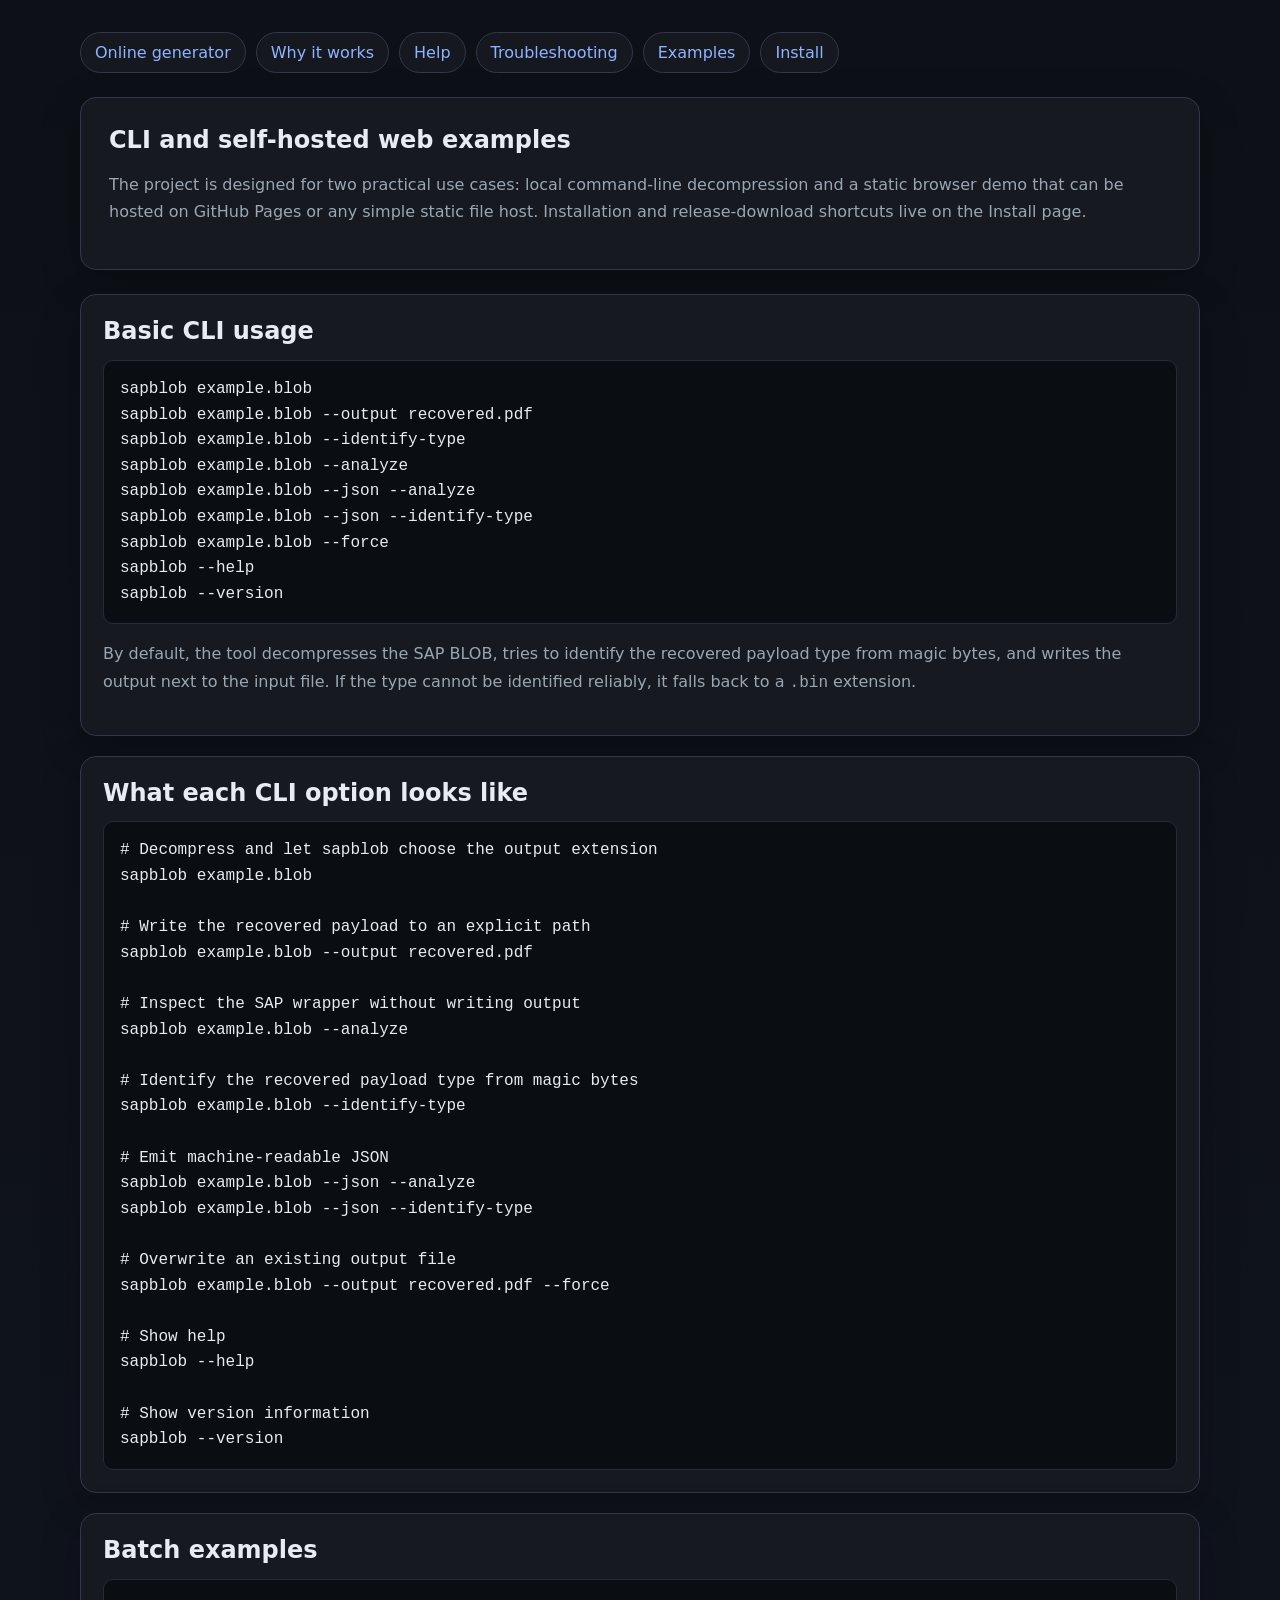
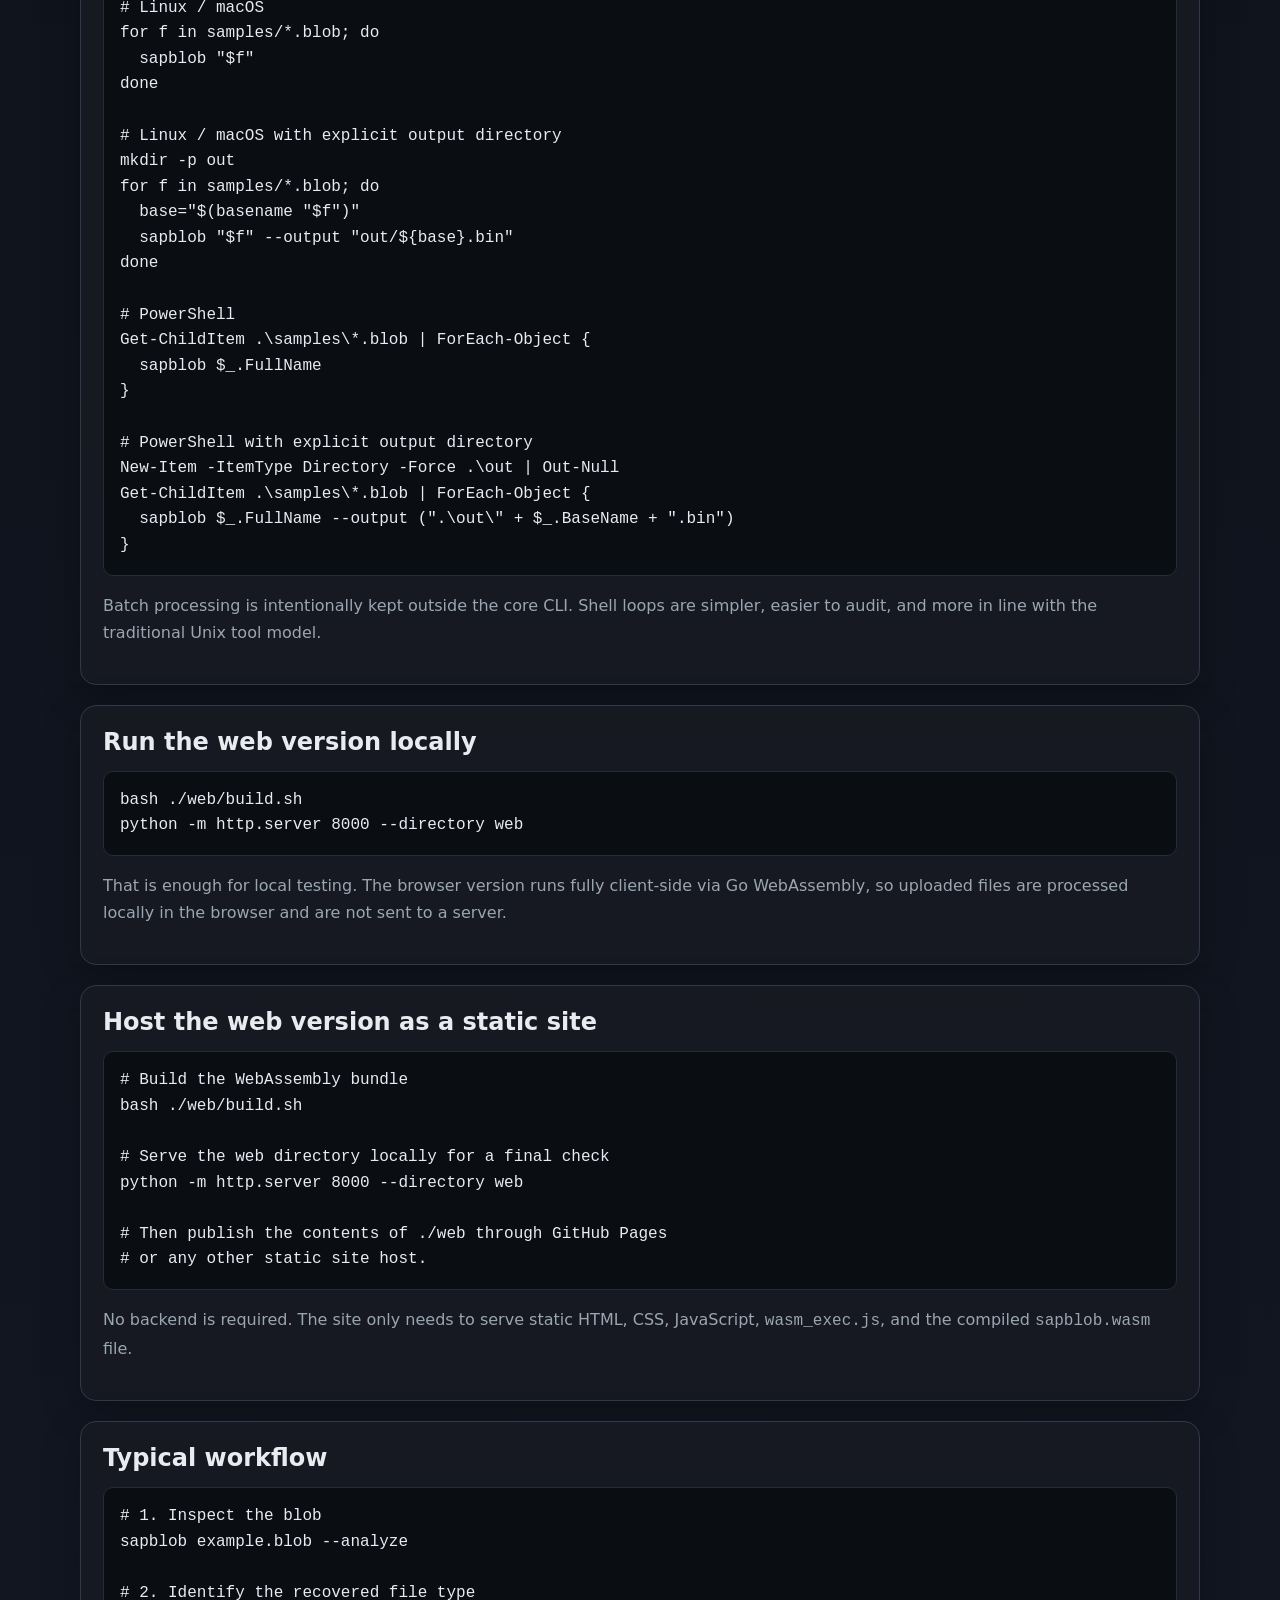
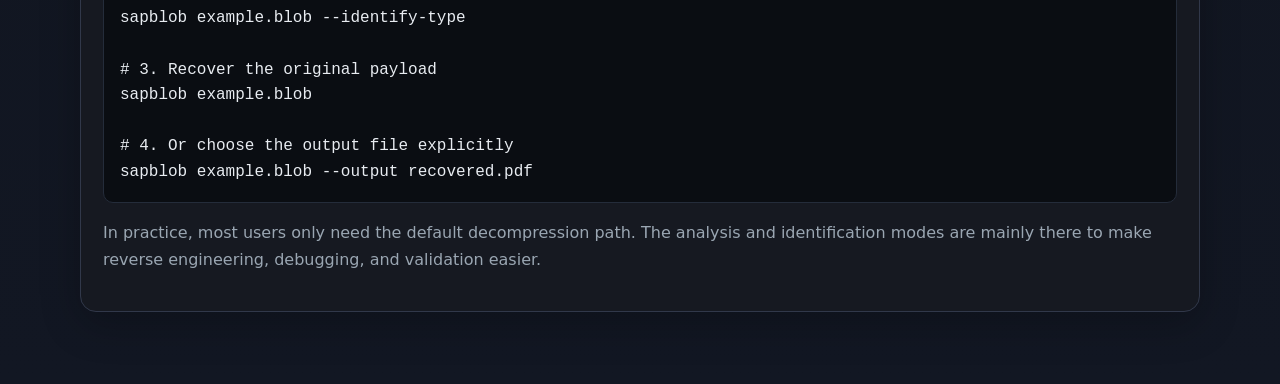
==== web/examples.html @ 1c413ec1 "Initial release: SAP BLOB decompressor" ====
<!doctype html>
<html lang="en">
<head>
  <meta charset="utf-8">
  <meta name="viewport" content="width=device-width, initial-scale=1">
  <title>sapblob - examples</title>
  <link rel="stylesheet" href="styles.css">
</head>
<body>
<div class="container">
  <nav class="nav">
    <a href="index.html">Online generator</a>
    <a href="how-it-works.html">Why it works</a>
    <a href="help.html">Help</a>
    <a href="troubleshooting.html">Troubleshooting</a>
    <a href="examples.html">Examples</a>
      <a href="install.html">Install</a>
  </nav>

  <section class="hero">
    <h1>CLI and self-hosted web examples</h1>
    <p>
      The project is designed for two practical use cases: local command-line decompression and a static browser demo that can be hosted on GitHub Pages or any simple static file host. Installation and release-download shortcuts live on the Install page.
    </p>
  </section>

  <section class="grid stack page-section">
    <article class="card">
      <h2>Basic CLI usage</h2>
      <pre>sapblob example.blob
sapblob example.blob --output recovered.pdf
sapblob example.blob --identify-type
sapblob example.blob --analyze
sapblob example.blob --json --analyze
sapblob example.blob --json --identify-type
sapblob example.blob --force
sapblob --help
sapblob --version</pre>
      <p>
        By default, the tool decompresses the SAP BLOB, tries to identify the
        recovered payload type from magic bytes, and writes the output next to
        the input file. If the type cannot be identified reliably, it falls back
        to a <code>.bin</code> extension.
      </p>
    </article>

    <article class="card">
      <h2>What each CLI option looks like</h2>
      <pre># Decompress and let sapblob choose the output extension
sapblob example.blob

# Write the recovered payload to an explicit path
sapblob example.blob --output recovered.pdf

# Inspect the SAP wrapper without writing output
sapblob example.blob --analyze

# Identify the recovered payload type from magic bytes
sapblob example.blob --identify-type

# Emit machine-readable JSON
sapblob example.blob --json --analyze
sapblob example.blob --json --identify-type

# Overwrite an existing output file
sapblob example.blob --output recovered.pdf --force

# Show help
sapblob --help

# Show version information
sapblob --version</pre>
    </article>

    <article class="card">
      <h2>Batch examples</h2>
      <pre># Linux / macOS
for f in samples/*.blob; do
  sapblob "$f"
done

# Linux / macOS with explicit output directory
mkdir -p out
for f in samples/*.blob; do
  base="$(basename "$f")"
  sapblob "$f" --output "out/${base}.bin"
done

# PowerShell
Get-ChildItem .\samples\*.blob | ForEach-Object {
  sapblob $_.FullName
}

# PowerShell with explicit output directory
New-Item -ItemType Directory -Force .\out | Out-Null
Get-ChildItem .\samples\*.blob | ForEach-Object {
  sapblob $_.FullName --output (".\out\" + $_.BaseName + ".bin")
}</pre>
      <p>
        Batch processing is intentionally kept outside the core CLI. Shell loops
        are simpler, easier to audit, and more in line with the traditional Unix
        tool model.
      </p>
    </article>

    <article class="card">
      <h2>Run the web version locally</h2>
      <pre>bash ./web/build.sh
python -m http.server 8000 --directory web</pre>
      <p>
        That is enough for local testing. The browser version runs fully
        client-side via Go WebAssembly, so uploaded files are processed locally
        in the browser and are not sent to a server.
      </p>
    </article>

    <article class="card">
      <h2>Host the web version as a static site</h2>
      <pre># Build the WebAssembly bundle
bash ./web/build.sh

# Serve the web directory locally for a final check
python -m http.server 8000 --directory web

# Then publish the contents of ./web through GitHub Pages
# or any other static site host.</pre>
      <p>
        No backend is required. The site only needs to serve static HTML, CSS,
        JavaScript, <code>wasm_exec.js</code>, and the compiled
        <code>sapblob.wasm</code> file.
      </p>
    </article>

    <article class="card">
      <h2>Typical workflow</h2>
      <pre># 1. Inspect the blob
sapblob example.blob --analyze

# 2. Identify the recovered file type
sapblob example.blob --identify-type

# 3. Recover the original payload
sapblob example.blob

# 4. Or choose the output file explicitly
sapblob example.blob --output recovered.pdf</pre>
      <p>
        In practice, most users only need the default decompression path. The
        analysis and identification modes are mainly there to make reverse
        engineering, debugging, and validation easier.
      </p>
    </article>
  </section>
</div>
</body>
</html>
---- web/styles.css ----
:root {
  --bg: #0f1115;
  --panel: #171a21;
  --panel-2: #1d2230;
  --text: #e8ecf1;
  --muted: #9aa6b2;
  --line: #31384a;
  --accent: #8fb4ff;
  --good: #75d0a2;
  --bad: #ff8e8e;
  --warn: #ffd27d;
  --mono: ui-monospace, SFMono-Regular, Menlo, Consolas, "Liberation Mono", monospace;
  --sans: Inter, system-ui, -apple-system, BlinkMacSystemFont, "Segoe UI", sans-serif;
}
* { box-sizing: border-box; }
html { scroll-behavior: smooth; }
body {
  margin: 0;
  min-height: 100vh;
  padding: 32px 20px 72px;
  background: linear-gradient(180deg, #0d1016 0%, #121723 100%);
  color: var(--text);
  font-family: var(--sans);
}
.container { max-width: 1120px; margin: 0 auto; }
h1, h2, h3 { margin-top: 0; margin-bottom: 14px; line-height: 1.2; }
p, li { color: var(--muted); line-height: 1.7; }
ul, ol { margin: 0; padding-left: 22px; }
li + li { margin-top: 8px; }
code, pre { font-family: var(--mono); }
a { color: var(--accent); }
.nav { display: flex; gap: 10px; flex-wrap: wrap; margin-bottom: 24px; }
.nav a { text-decoration: none; padding: 10px 14px; border: 1px solid var(--line); border-radius: 999px; background: rgba(23, 26, 33, 0.92); }
.hero, .card, .result-card { background: rgba(23, 26, 33, 0.95); border: 1px solid var(--line); border-radius: 16px; box-shadow: 0 12px 40px rgba(0, 0, 0, 0.24); }
.hero { padding: 28px; margin-bottom: 24px; }
.card, .result-card { padding: 22px; }
.page-section { margin-top: 24px; }
.page-section + .page-section { margin-top: 24px; }
.grid { display: grid; grid-template-columns: repeat(auto-fit, minmax(280px, 1fr)); gap: 20px; margin-top: 20px; }
.stack { grid-template-columns: 1fr; }
.dropzone { margin-top: 20px; padding: 40px 22px; text-align: center; border: 2px dashed var(--line); border-radius: 14px; background: rgba(29, 34, 48, 0.4); cursor: pointer; }
.dropzone.dragover { border-color: var(--accent); background: rgba(143, 180, 255, 0.08); }
.status { margin-top: 16px; padding: 12px 14px; border-radius: 10px; font-family: var(--mono); background: #10141d; border: 1px solid var(--line); }
.status.ok { color: var(--good); }
.status.error { color: var(--bad); }
.status.warn { color: var(--warn); }
pre { margin: 0; background: #0a0d12; border: 1px solid #242c3a; border-radius: 10px; padding: 16px; overflow: auto; white-space: pre-wrap; word-break: break-word; line-height: 1.6; }
button, .button-link { display: inline-block; background: var(--accent); color: #0d1117; border: none; padding: 12px 16px; font-weight: 700; border-radius: 10px; cursor: pointer; text-decoration: none; }
button:disabled { opacity: .6; cursor: not-allowed; }
.small { font-size: .94rem; color: var(--muted); }
.summary-line { margin-top: 10px; font-family: var(--mono); font-size: .9rem; }
#results { display: none; margin-top: 24px; }
.result-list { display: grid; gap: 18px; margin-top: 18px; }
.result-header { display: flex; justify-content: space-between; gap: 16px; align-items: flex-start; margin-bottom: 14px; flex-wrap: wrap; }
.file-name { font-family: var(--mono); font-size: 1rem; margin: 0; }
.tag { display: inline-block; padding: 4px 8px; border-radius: 999px; border: 1px solid var(--line); font-size: .82rem; font-family: var(--mono); color: var(--muted); }
.tag.ok { border-color: rgba(117, 208, 162, 0.45); }
.tag.error { border-color: rgba(255, 142, 142, 0.45); }
.tag.warn { border-color: rgba(255, 210, 125, 0.45); }
.result-actions { display: flex; gap: 10px; flex-wrap: wrap; margin-top: 18px; }
.table { width: 100%; border-collapse: collapse; margin-top: 8px; }
.table th, .table td { border-bottom: 1px solid var(--line); padding: 12px 10px; text-align: left; vertical-align: top; }
.footer { margin-top: 28px; font-size: .95rem; }
@media (max-width: 720px) { body { padding: 20px 14px 52px; } .hero, .card, .result-card { padding: 18px; } .grid { gap: 16px; } }
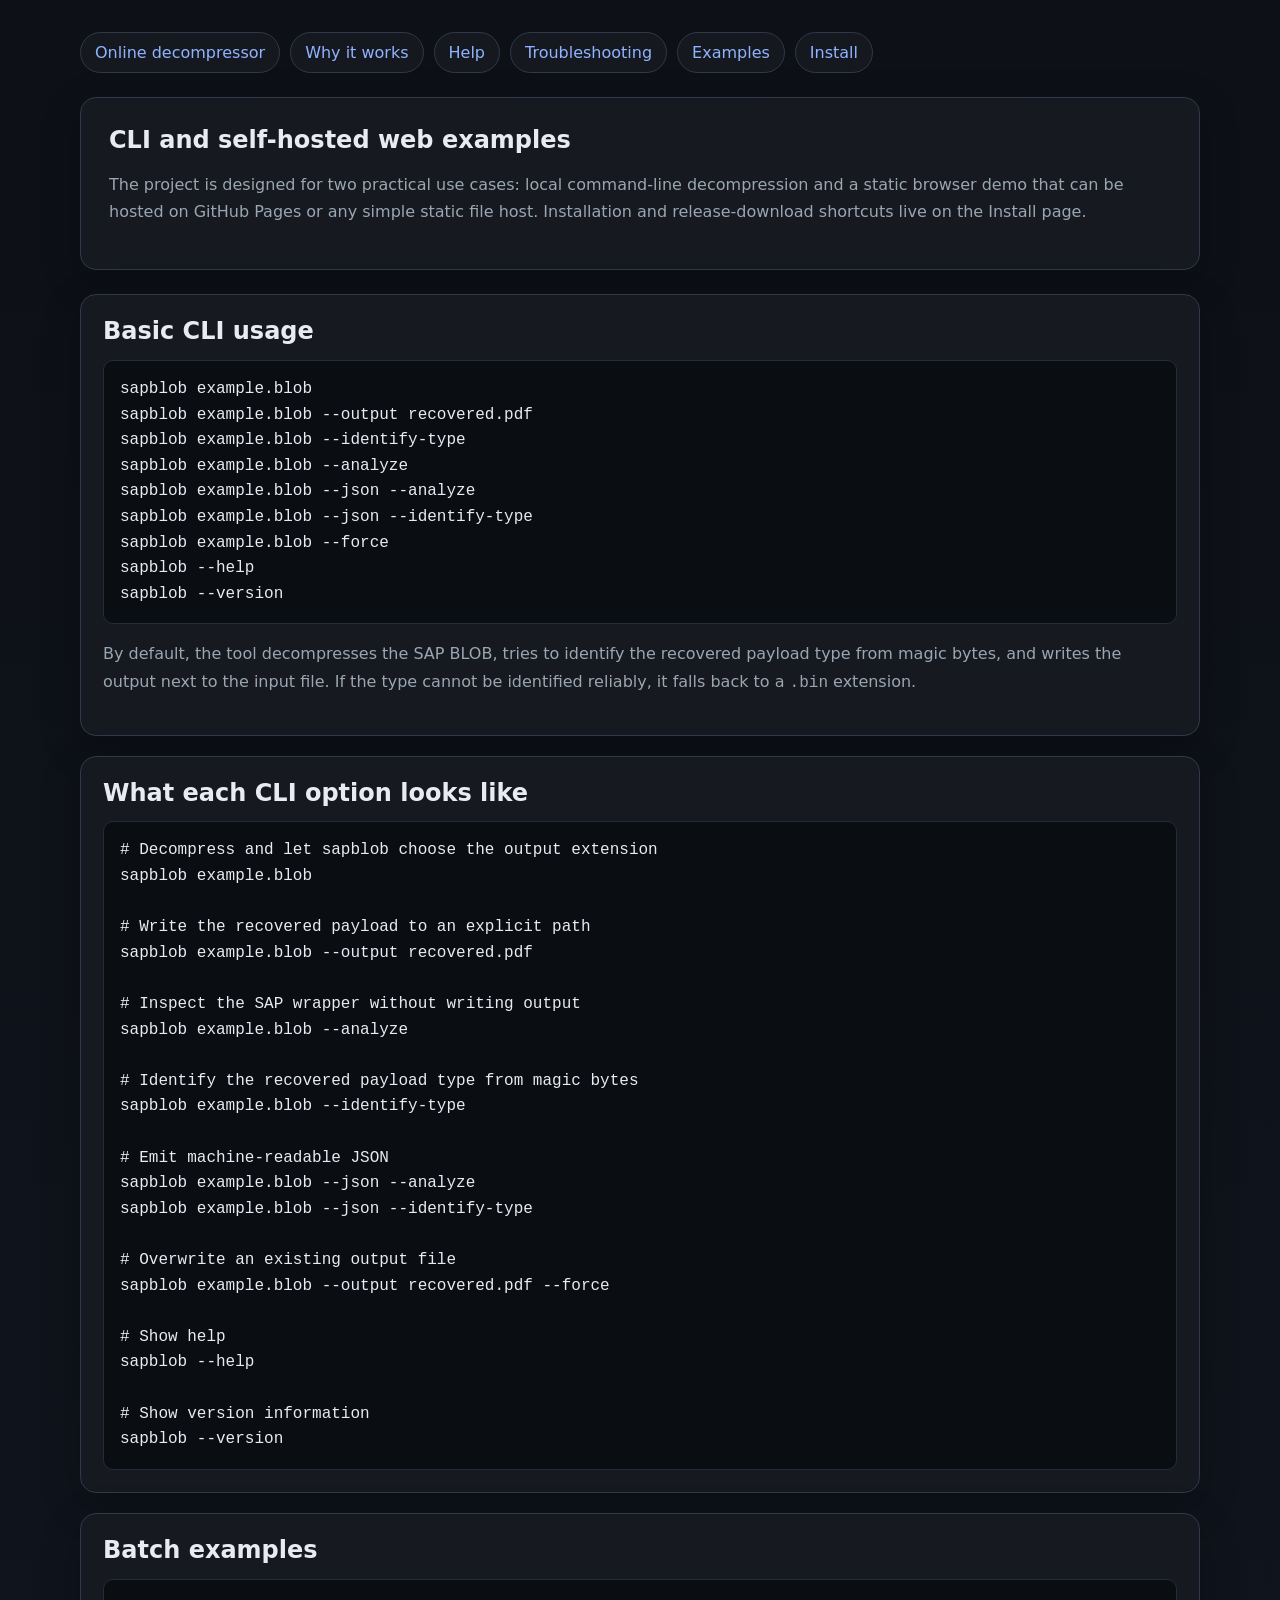
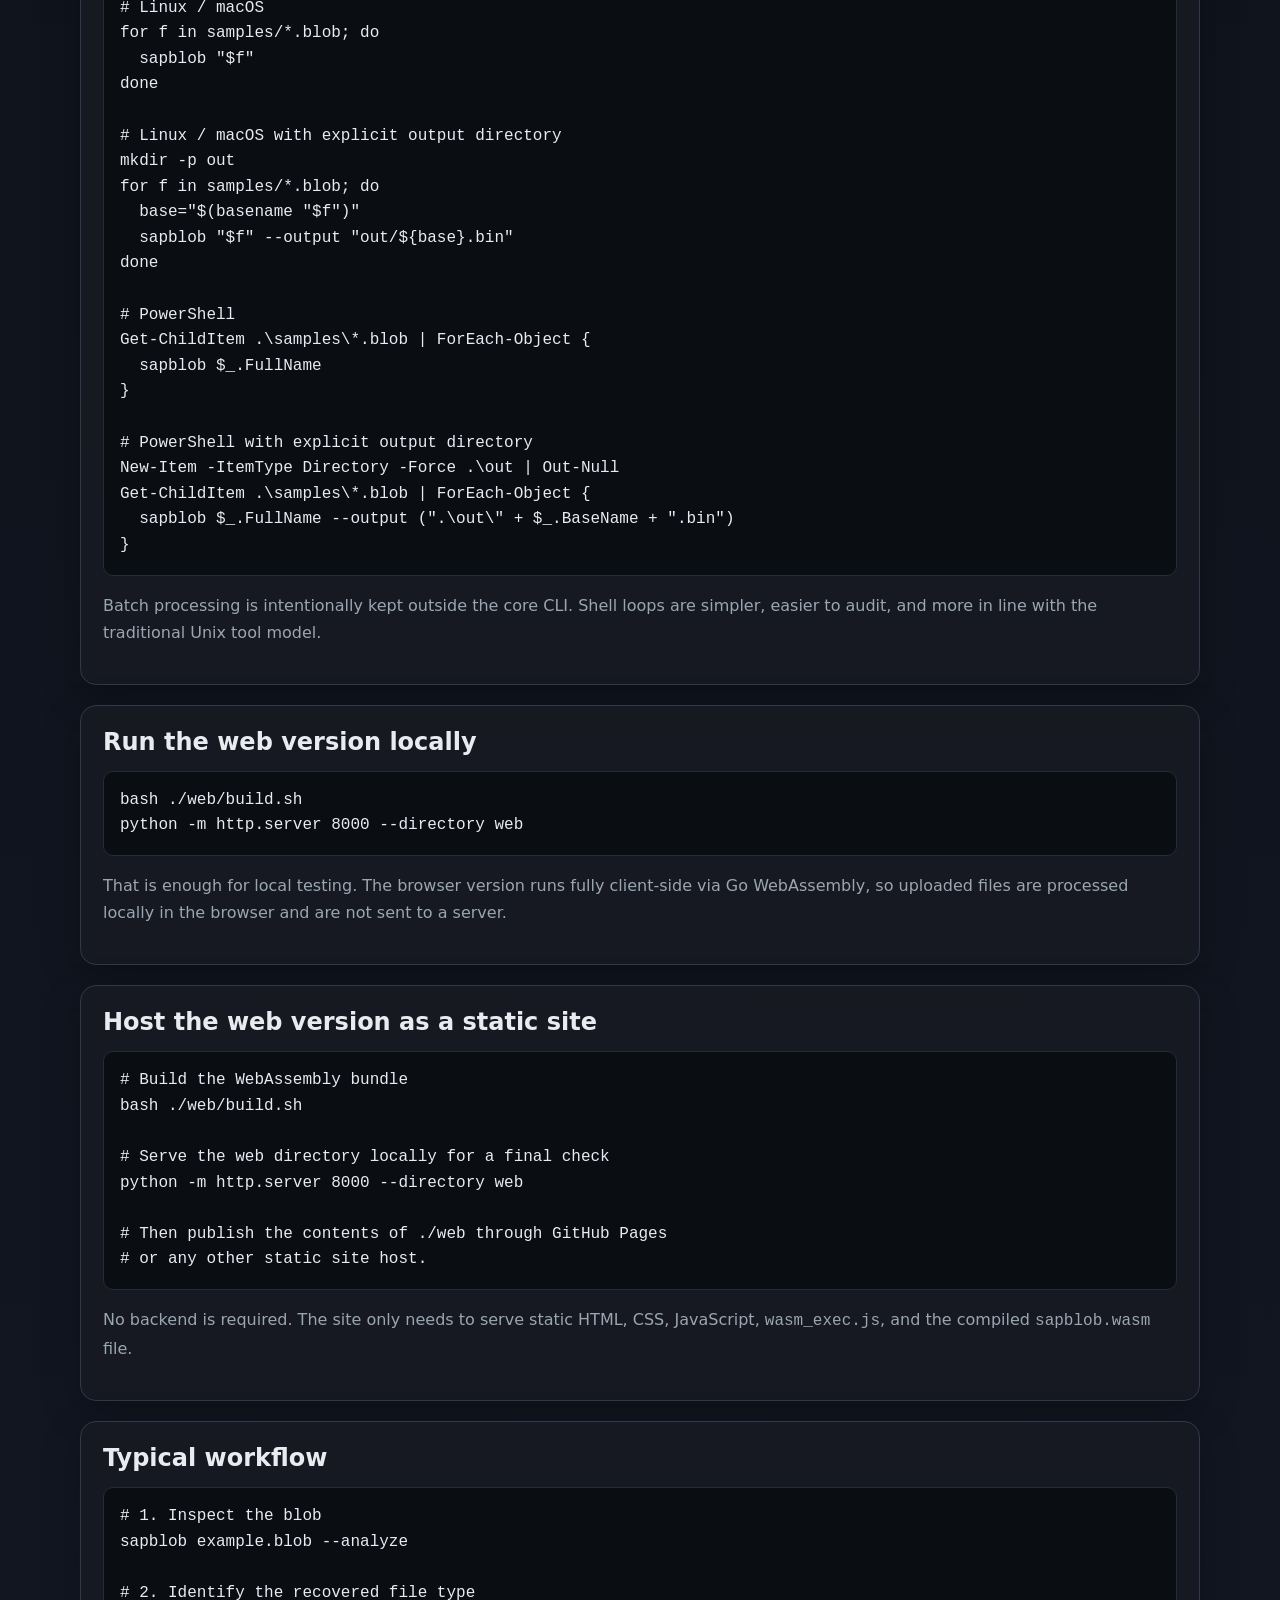
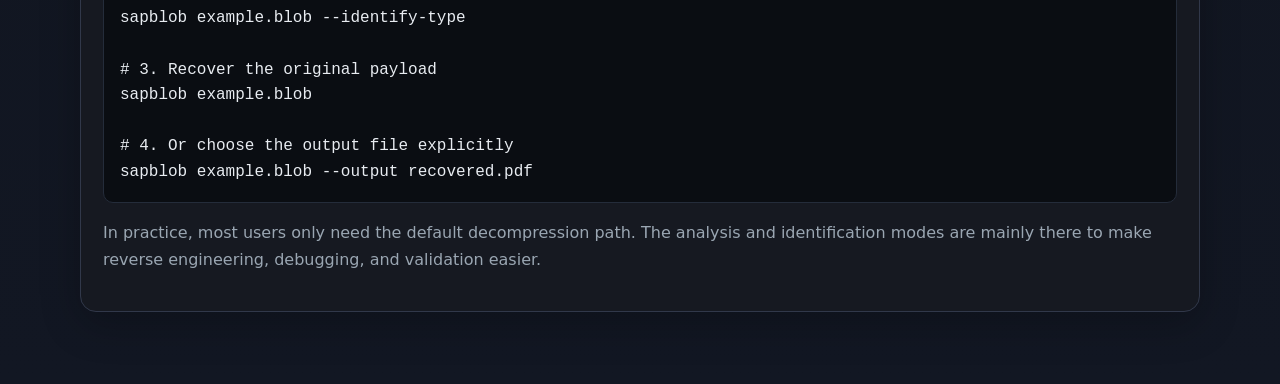
==== commit a17cda3a: "change bad wording" ====
--- a/web/examples.html
+++ b/web/examples.html
@@ -9,7 +9,7 @@
 <body>
 <div class="container">
   <nav class="nav">
-    <a href="index.html">Online generator</a>
+    <a href="index.html">Online decompressor</a>
     <a href="how-it-works.html">Why it works</a>
     <a href="help.html">Help</a>
     <a href="troubleshooting.html">Troubleshooting</a>
